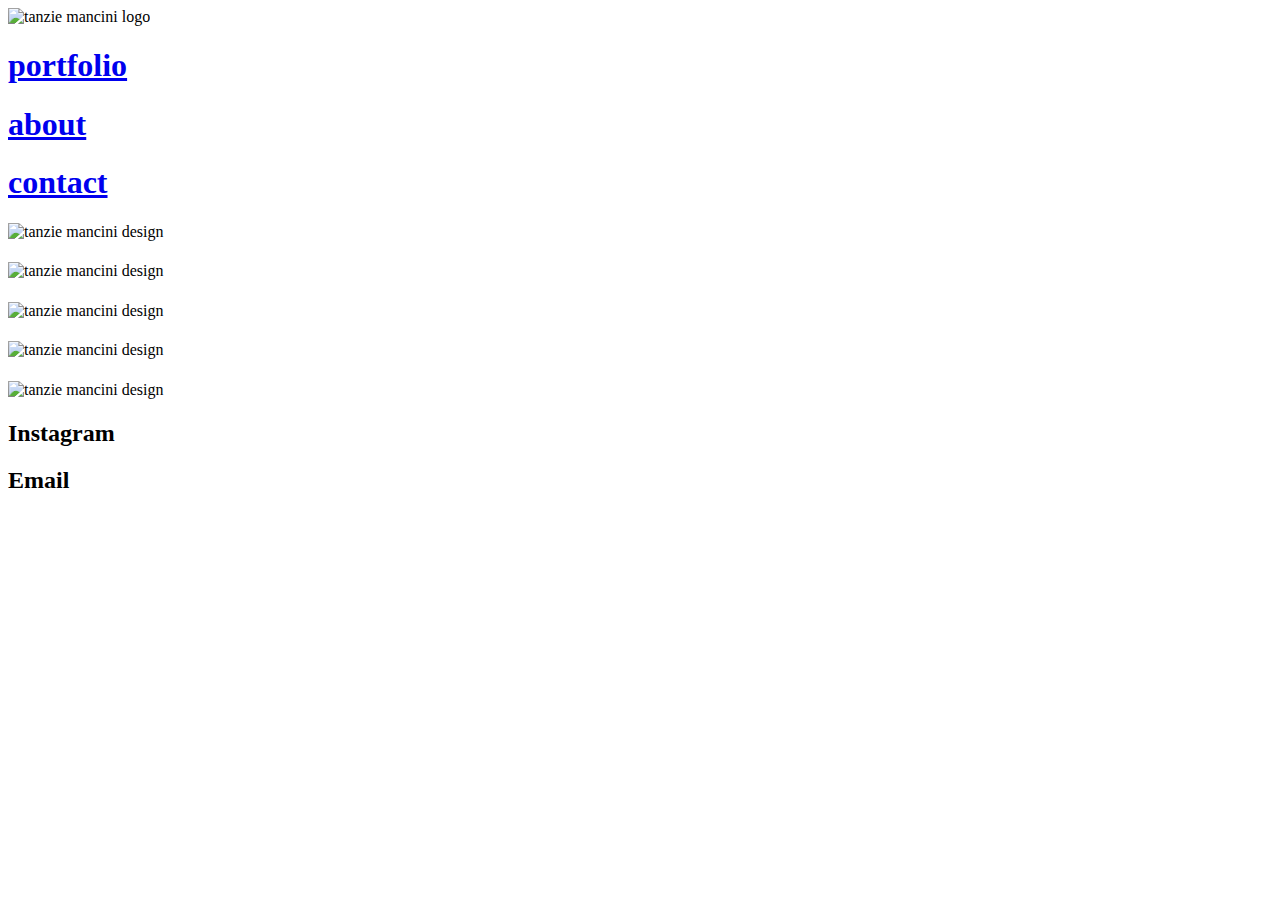
==== index.html @ 25fd2ccd "commit" ====
<!DOCTYPE html>
<!--[if lt IE 7]>      <html class="no-js lt-ie9 lt-ie8 lt-ie7"> <![endif]-->
<!--[if IE 7]>         <html class="no-js lt-ie9 lt-ie8"> <![endif]-->
<!--[if IE 8]>         <html class="no-js lt-ie9"> <![endif]-->
<!--[if gt IE 8]>      <html class="no-js"> <!--<![endif]-->
<html>
    <head>
        <meta charset="utf-8">
        <meta http-equiv="X-UA-Compatible" content="IE=edge">
        <title>Tanzie Mancini Portfolio</title>
        <meta name="description" content="Tanzie Mancini Portfolio">
        <meta name="viewport" content="width=device-width, initial-scale=1">
        <link rel="stylesheet" href="css/stylesheet.css">
    </head>
    <body>
        <!--[if lt IE 7]>
            <p class="browsehappy">You are using an <strong>outdated</strong> browser. Please <a href="#">upgrade your browser</a> to improve your experience.</p>
        <![endif]-->
      <header>
        <img src="" Alt="tanzie mancini logo">
        <nav>
            <a href="index.html">
                <h1>portfolio</h1>
            </a>
            <a href="about.html">
                <h1>about</h1>
            </a>
            <a href="contact.html">
                <h1>contact</h1>
            </a>
        </nav>
      </header>
      <main>
        <section>
            <img src="" Alt="tanzie mancini design">
            <h1></h1>
            <p></p>
        </section>
        <section>
            <img src="" Alt="tanzie mancini design">
            <h1></h1>
            <p></p>
        </section>
        <section>
            <img src="" Alt="tanzie mancini design">
            <h1></h1>
            <p></p>
        </section>
        <section>
            <img src="" Alt="tanzie mancini design">
            <h1></h1>
            <p></p>
        </section>
        <section>
            <img src="" Alt="tanzie mancini design">
            <h1></h1>
            <p></p>
        </section>
      </main>
      <footer>
        <h2>Instagram</h2>
        <h2>Email</h2>
      </footer>
    </body>
</html>
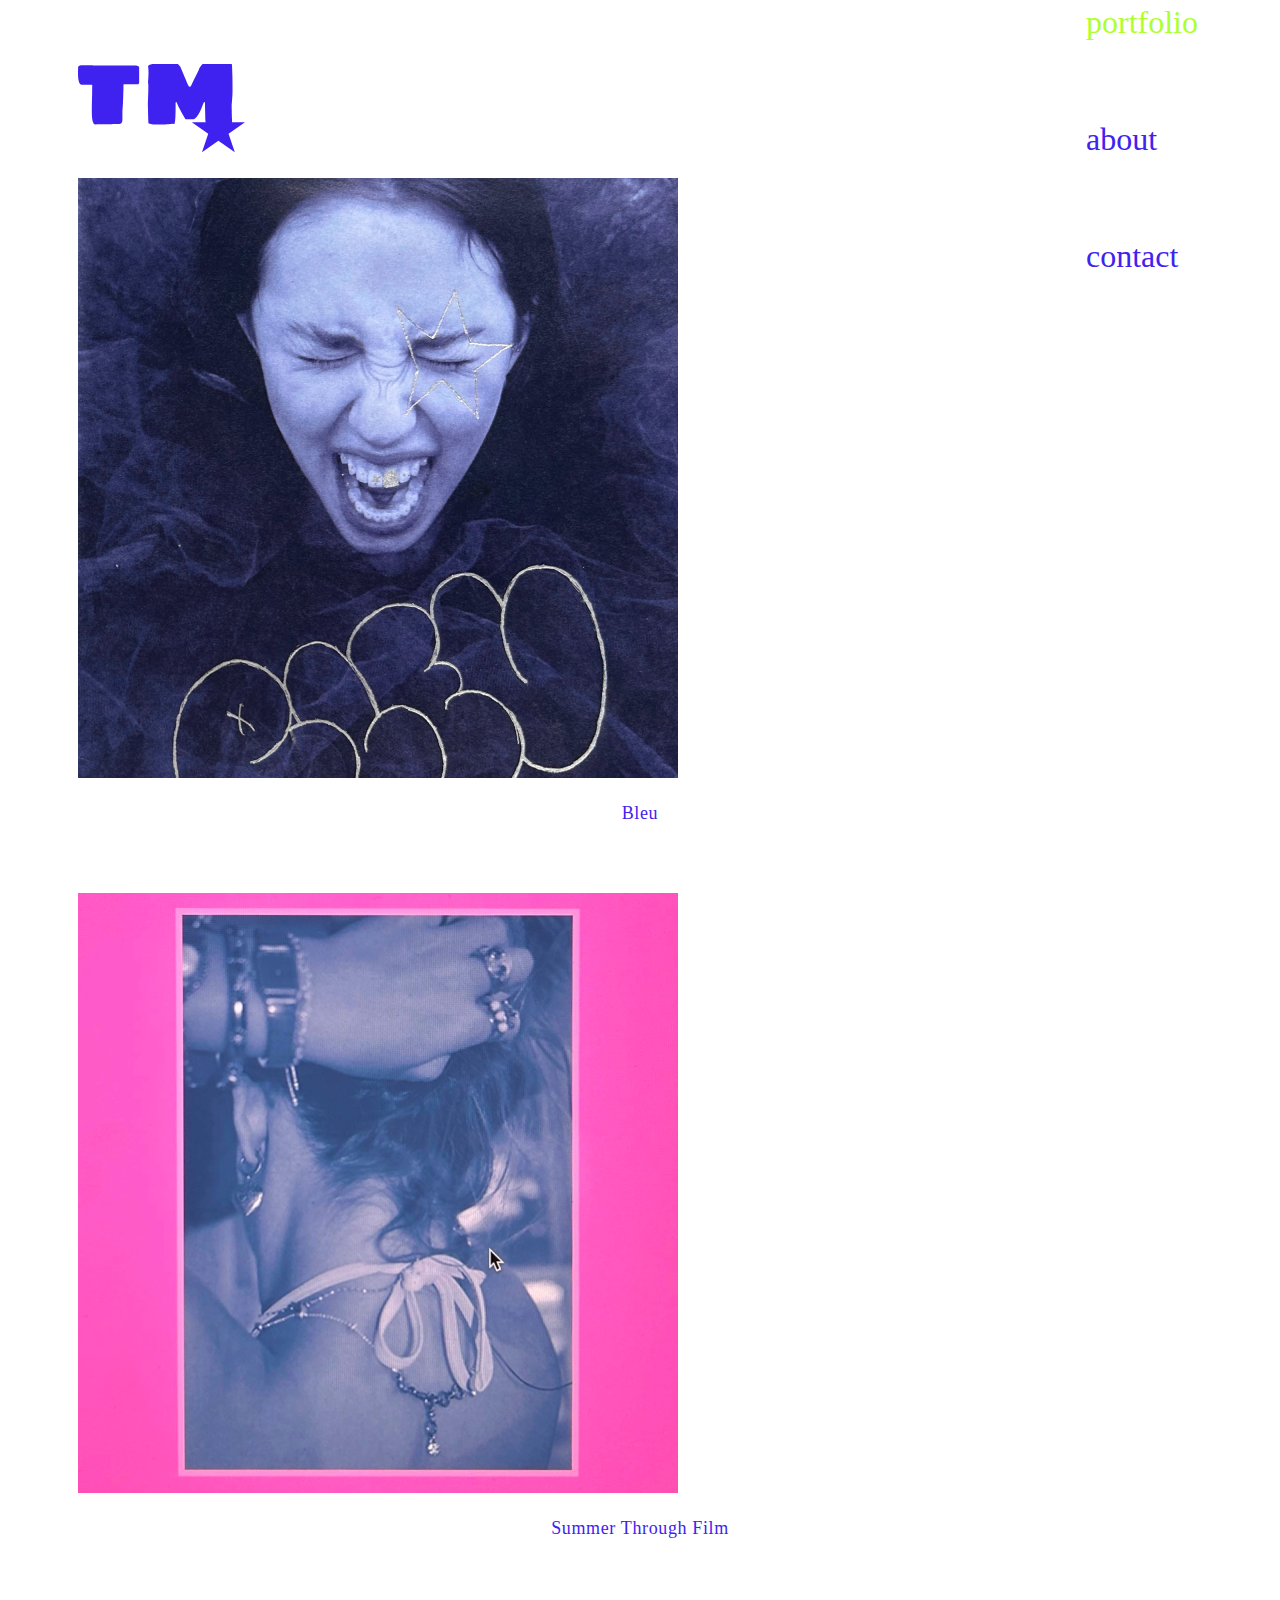
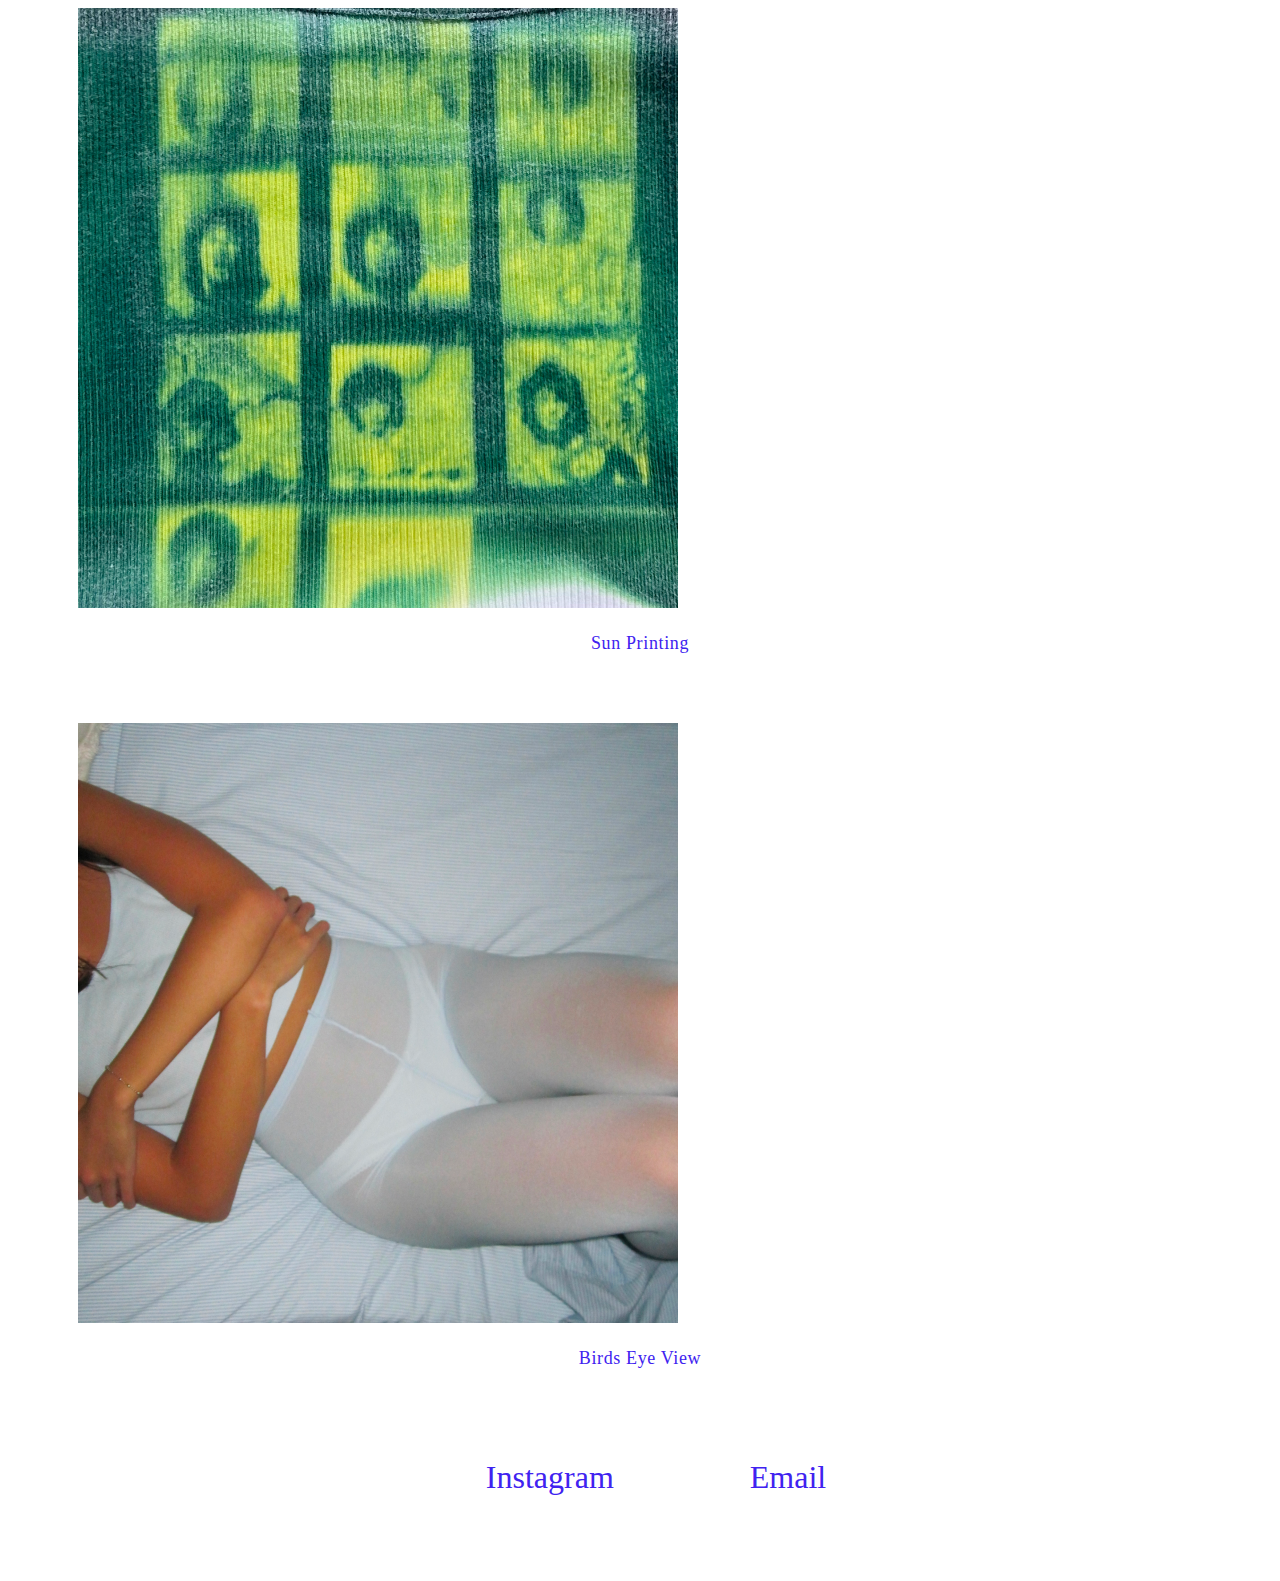
==== commit 24f651ec: "commit2" ====
--- a/index.html
+++ b/index.html
@@ -10,17 +10,17 @@
         <title>Tanzie Mancini Portfolio</title>
         <meta name="description" content="Tanzie Mancini Portfolio">
         <meta name="viewport" content="width=device-width, initial-scale=1">
-        <link rel="stylesheet" href="css/stylesheet.css">
+        <link rel="stylesheet" href="css/style.css">
     </head>
     <body>
         <!--[if lt IE 7]>
             <p class="browsehappy">You are using an <strong>outdated</strong> browser. Please <a href="#">upgrade your browser</a> to improve your experience.</p>
         <![endif]-->
       <header>
-        <img src="" Alt="tanzie mancini logo">
+        <img src="img/tanzielogo.svg" Alt="tanzie mancini logo">
         <nav>
             <a href="index.html">
-                <h1>portfolio</h1>
+                <h1 class="selected">portfolio</h1>
             </a>
             <a href="about.html">
                 <h1>about</h1>
@@ -32,34 +32,39 @@
       </header>
       <main>
         <section>
-            <img src="" Alt="tanzie mancini design">
-            <h1></h1>
+            <img src="img/1bleu.png" Alt="tanzie mancini design">
+            <h2>Bleu</h2>
             <p></p>
         </section>
+        <br>
+        <br>
         <section>
-            <img src="" Alt="tanzie mancini design">
-            <h1></h1>
+            <img src="img/1sumblue.png" Alt="tanzie mancini design">
+            <h2>Summer Through Film</h2>
             <p></p>
         </section>
+        <br>
+        <br>
         <section>
-            <img src="" Alt="tanzie mancini design">
-            <h1></h1>
+            <img src="img/1cyan.png" Alt="tanzie mancini design">
+            <h2>Sun Printing</h2>
             <p></p>
         </section>
+        <br>
+        <br>
         <section>
-            <img src="" Alt="tanzie mancini design">
-            <h1></h1>
+            <img src="img/1birdeye.png" Alt="tanzie mancini design">
+            <h2>Birds Eye View</h2>
             <p></p>
         </section>
-        <section>
-            <img src="" Alt="tanzie mancini design">
-            <h1></h1>
-            <p></p>
-        </section>
+        <br>
+        <br>
       </main>
       <footer>
-        <h2>Instagram</h2>
-        <h2>Email</h2>
+        <a href="https://www.instagram.com/tanziemancini/">
+            <h1>Instagram</h1>
+        <a href="mailto:tanziemancini@gmail.com">
+        <h1>Email</h1>
       </footer>
     </body>
 </html>--- a/css/style.css
+++ b/css/style.css
@@ -0,0 +1,91 @@
+html {
+    font-size:16px;
+}
+
+body {
+    max-width: 70.25rem;
+    /* digital numbers */
+    font-family: Digital Numbers;
+    color: #4022F0;
+    line-height: 1.5;
+    margin: 4rem auto;
+
+}
+
+header {
+    display: flex;
+    width: 70rem;
+    height: 7.125rem;
+    justify-content: space-between;
+    align-items: center;
+}
+
+h1,
+nav,
+footer {
+    color: #4022F0;
+    font-family: Archivo;
+    font-size: 2rem;
+    font-style: normal;
+    font-weight: 400;
+    line-height: normal;
+}
+
+h2 {
+    color: #4022F0;
+    text-align: center;
+    /* digital numbers */
+    font-family: Digital Numbers;
+    font-size: 1.125rem;
+    font-style: normal;
+    font-weight: 400;
+    line-height: 150%; /* 1.6875rem */
+    letter-spacing: 0.03938rem;
+}
+
+p {
+    color: #4022F0;
+    text-align: center;
+    /* digital numbers */
+    font-family: Digital Numbers;
+    font-size: 1.125rem;
+    font-style: normal;
+    font-weight: 400;
+    line-height: 150%; /* 1.6875rem */
+    letter-spacing: 0.03938rem;
+}
+
+a {
+    color: greenyellow ;
+    text-decoration: none;
+    margin: 0 0 0 2rem;
+}
+
+a:visited,
+.selected {
+    color: greenyellow;
+}
+
+a h1:hover {
+
+}
+
+nav {
+
+}
+
+main {
+    justify-content: center;
+}
+
+
+footer {
+    margin: auto;
+    display: flex;
+    width: 32.5rem;
+    height: 3.4375rem;
+    justify-content: center;
+    align-items: flex-start;
+    flex-shrink: 0;
+    gap: 6.5rem;
+}
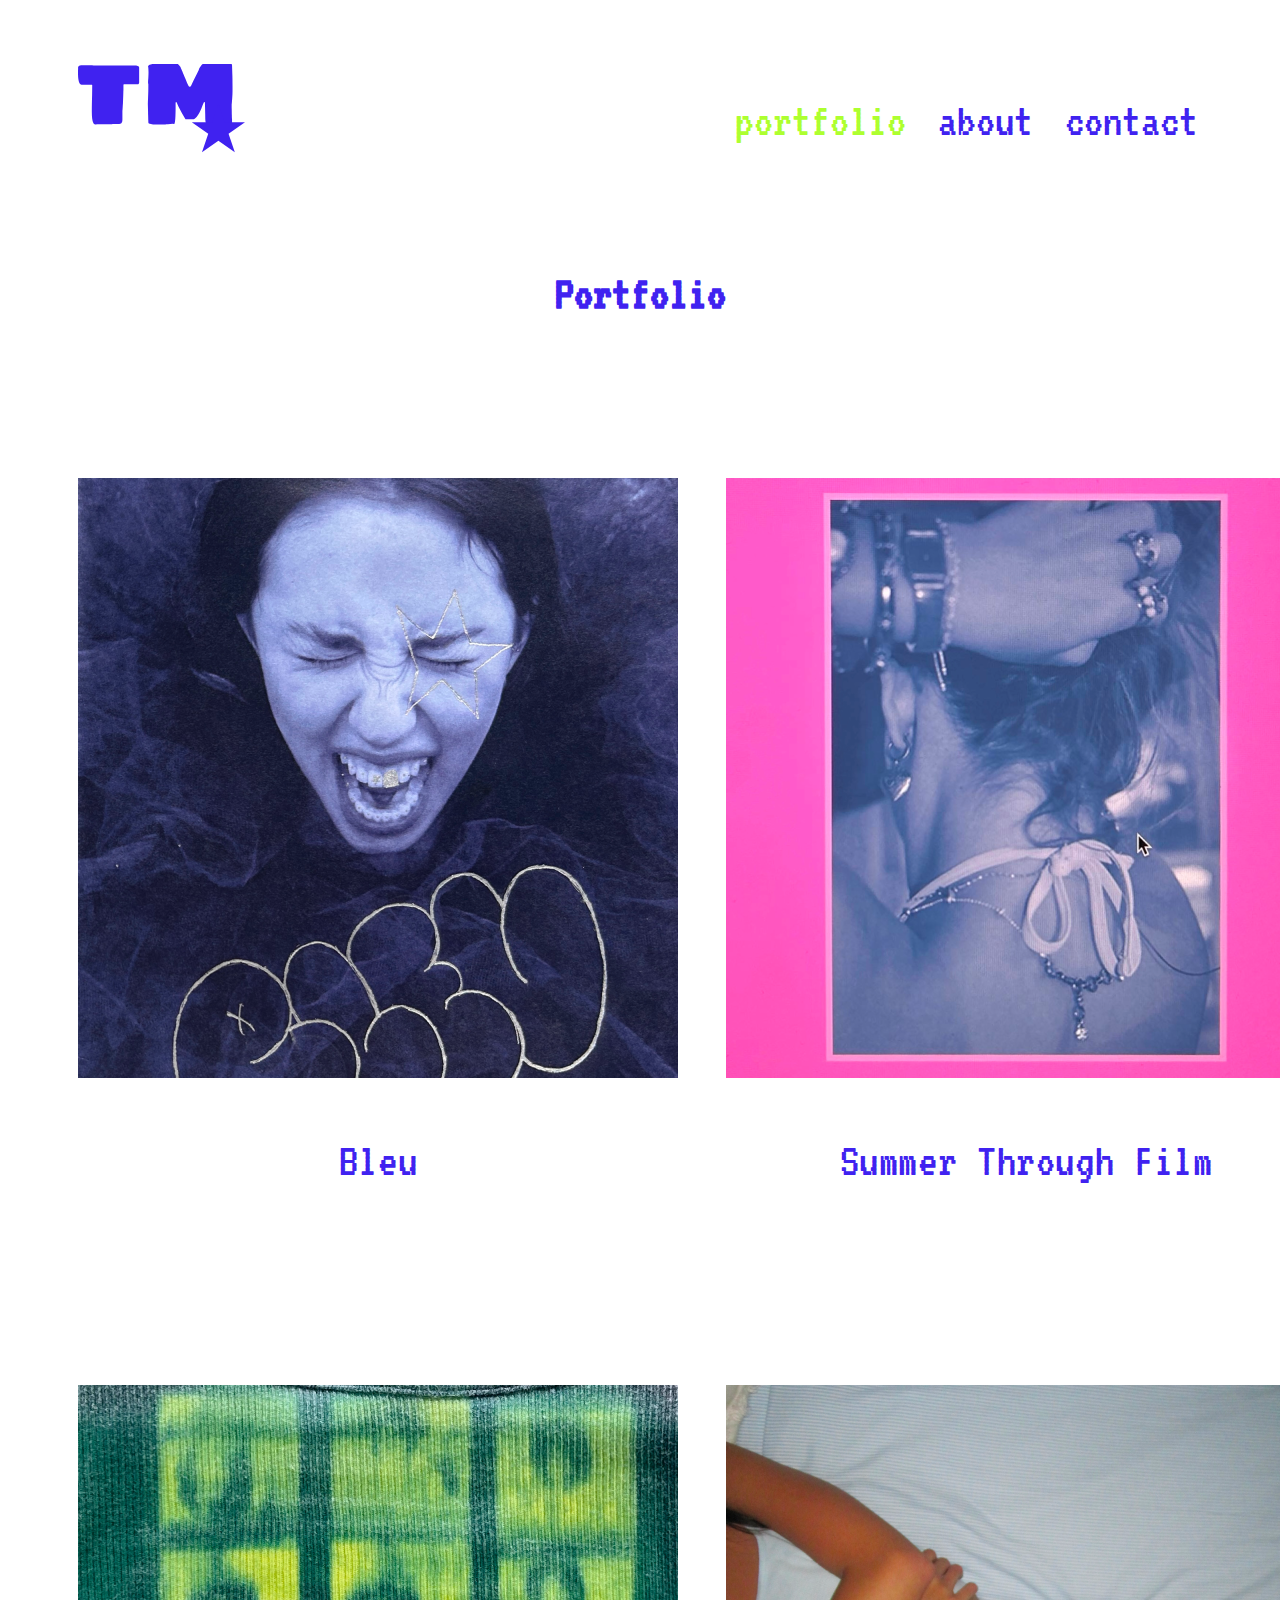
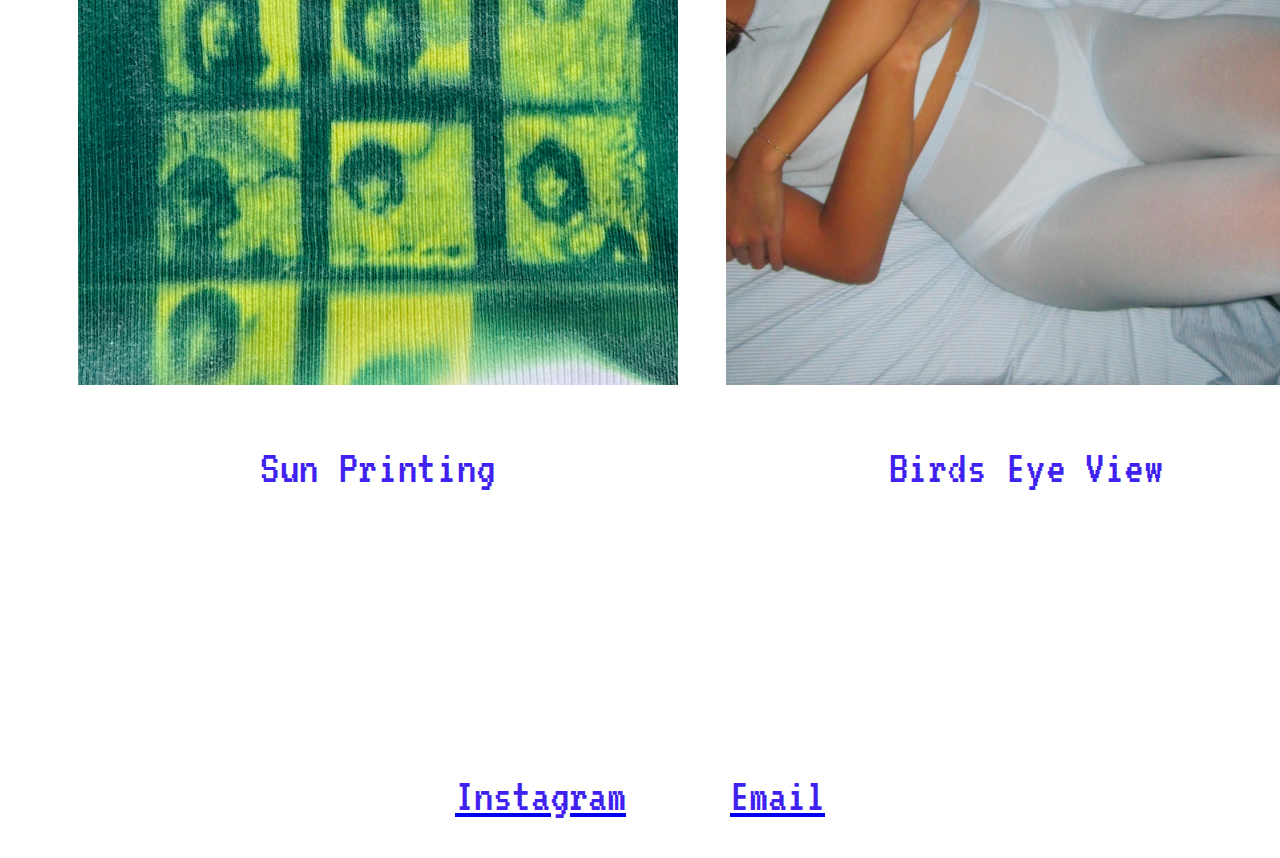
==== commit 4e8b40ae: "commit5" ====
--- a/index.html
+++ b/index.html
@@ -31,31 +31,42 @@
         </nav>
       </header>
       <main>
+    
+            <div id="byline"> 
+                <h5>Portfolio </h5>
+            </div>
+    
         <section>
-            <img src="img/1bleu.png" Alt="tanzie mancini design">
-            <h2>Bleu</h2>
-            <p></p>
+            <div class="left">
+                <a>
+                <a href="portfolio1.html">
+                     <img src="img/1bleu.png" Alt="tanzie mancini design">
+                </a>
+                <h2>Bleu</h2>
+            </div>
+            <div class="right">
+                <a>
+                    <a href="portfolio2.html">
+                     <img src="img/1sumblue.png" Alt="tanzie mancini design">
+                </a>
+                <h2>Summer Through Film</h2>
+            </div>
         </section>
-        <br>
-        <br>
         <section>
-            <img src="img/1sumblue.png" Alt="tanzie mancini design">
-            <h2>Summer Through Film</h2>
-            <p></p>
-        </section>
-        <br>
-        <br>
-        <section>
-            <img src="img/1cyan.png" Alt="tanzie mancini design">
-            <h2>Sun Printing</h2>
-            <p></p>
-        </section>
-        <br>
-        <br>
-        <section>
-            <img src="img/1birdeye.png" Alt="tanzie mancini design">
-            <h2>Birds Eye View</h2>
-            <p></p>
+            <div class="left">
+                <a>
+                    <a href="portfolio3.html">
+                    <img src="img/1cyan.png" Alt="tanzie mancini design">
+                </a>
+                <h2>Sun Printing</h2>
+            </div>
+            <div class="right">
+                <a>
+                    <a href="portfolio4.html">
+                    <img src="img/1birdeye.png" Alt="tanzie mancini design">
+                </a>
+                <h2>Birds Eye View</h2>
+            </div>
         </section>
         <br>
         <br>
--- a/css/style.css
+++ b/css/style.css
@@ -1,11 +1,14 @@
+@import url('https://fonts.googleapis.com/css2?family=VT323&display=swap');
+
 html {
     font-size:16px;
 }
 
+
 body {
     max-width: 70.25rem;
     /* digital numbers */
-    font-family: Digital Numbers;
+    font-family: 'VT323', monospace;
     color: #4022F0;
     line-height: 1.5;
     margin: 4rem auto;
@@ -20,12 +23,18 @@
     align-items: center;
 }
 
+nav {
+    display: flex;
+    justify-content: space-between;
+    align-items: center;
+}
+
 h1,
 nav,
 footer {
     color: #4022F0;
-    font-family: Archivo;
-    font-size: 2rem;
+    font-family: 'VT323', monospace;
+    font-size: 3rem;
     font-style: normal;
     font-weight: 400;
     line-height: normal;
@@ -35,8 +44,8 @@
     color: #4022F0;
     text-align: center;
     /* digital numbers */
-    font-family: Digital Numbers;
-    font-size: 1.125rem;
+    font-family: 'VT323', monospace;
+    font-size:3rem;
     font-style: normal;
     font-weight: 400;
     line-height: 150%; /* 1.6875rem */
@@ -47,15 +56,19 @@
     color: #4022F0;
     text-align: center;
     /* digital numbers */
-    font-family: Digital Numbers;
-    font-size: 1.125rem;
+    font-family: 'VT323', monospace;
+    font-size: 2rem;
     font-style: normal;
     font-weight: 400;
     line-height: 150%; /* 1.6875rem */
     letter-spacing: 0.03938rem;
 }
 
-a {
+img {
+
+}
+
+nav a {
     color: greenyellow ;
     text-decoration: none;
     margin: 0 0 0 2rem;
@@ -70,14 +83,18 @@
 
 }
 
-nav {
-
-}
 
 main {
     justify-content: center;
 }
 
+section {
+    margin: 9.25rem auto;
+    display: grid;
+    grid-template-columns: repeat (12, 1fr);
+    grid-column-gap: 1.5rem;
+    grid-auto-flow: dense;
+}
 
 footer {
     margin: auto;
@@ -89,3 +106,53 @@
     flex-shrink: 0;
     gap: 6.5rem;
 }
+
+#byline {
+    width: 100%;
+    margin: auto; 
+    text-align: center;
+}
+
+#byline h5{
+    font-size: 3rem;
+    text-align: center;
+    
+}
+
+.left {
+    grid-column: 1/6; 
+}
+
+.right {
+    grid-column: 7/12; 
+}
+.top1 {
+    scale: 250%;
+    grid-column: 3; 
+    justify-content: center;
+}
+
+#title {
+    text-align:center;
+}
+
+#inline {
+    display: table;
+    width:100%;
+    background-color: #2410f932;
+  }
+  #inline div {
+    display: flex;
+     align-items: center;
+        justify-content: space-evenly;
+  }
+  #inline h1 {
+    text-align: center;
+  }
+  .smlBox {
+    font-family: Century Gothic, sans-serif;
+    font-size: .9em;
+    margin: 17px 0px 17px 0px;
+    border-radius: 5px;
+    padding: 7px 17px 7px 17px;
+  }